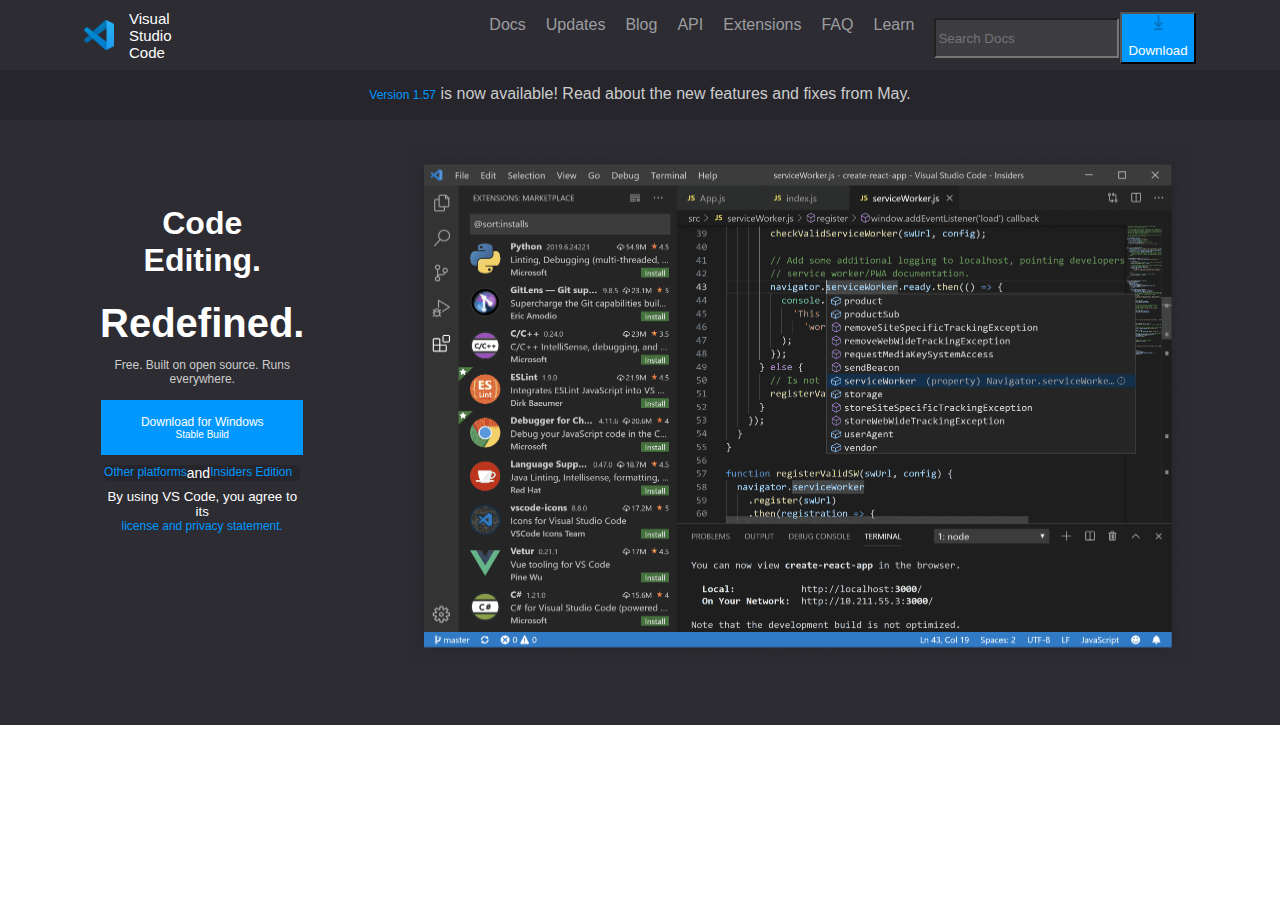
==== index.html @ 0c58fbee "Adiciona elementos responsivos" ====
<!DOCTYPE html>
<html>
  <head>
    <link rel="stylesheet" type="text/css" href="style.css" />
    <meta name="viewport" content="width=device-width, initial-scale=1.0" />
  </head>

  <body>
    <header>
      
      
    </header>
    <!-- Div 1 -->
    <div class="container">
      <div class="container-image">
        <img
          class="img-title"
          style="height: 30px; width: 30px"
          src="logoVSCode.png"
          alt="VS Code Logo"
        />
        <a class="text-title">Visual Studio Code</a>
      </div>

      <div class="container-menu">

        <div>
          <div class="menu-section">
          <div class="menu-toggle">
            <div class="one"></div>
            <div class="two"></div>
            <div class="three"></div>
          </div>
          <nav>
            <ul>
              <li>
                <a href="#">Starter</a>
              </li>
              <li>
                <a href="#">Bootcamp</a>
              </li>
              <li>
                <a href="#">Comunidade</a>
              </li>
              <li>
                <a href="#">Blog</a>
              </li>
            </ul>
          </nav>
        </div>
      </div>
        </div>


        <ul class="nav-menu">
          <li><a>Docs</a></li>
          <li><a>Updates</a></li>
          <li><a>Blog</a></li>
          <li><a>API</a></li>
          <li><a>Extensions</a></li>
          <li><a>FAQ</a></li>
          <li><a>Learn</a></li>
        </ul>

        <div class="container-input">
          <input type="text" placeholder="Search Docs" />
          <button class="container-button2">
            <img
              style="height: 15px; width: 15px"
              src="arrowDown.png"
              alt="Arrow Down"
            />
            <p>Download</p>
          </button>
        </div>
      </div>
    </div>
    <!-- Div 2 -->
    <div class="container-message">
      <p class="container-paragraph">
        <span class="text-link">Version 1.57</span> is now available! Read about
        the new features and fixes from May.
      </p>
    </div>
    <!-- Div 3 -->
    <div class="container-principal">
      <div class="container-text">
        <h1>Code Editing.</h1>
        <strong class="text-style1">Redefined.</strong>
        <p class="text-style2">Free. Built on open source. Runs everywhere.</p>
        <button class="container-button1">
          Download for Windows<small>Stable Build</small>
        </button>
        <p class="container-retangular">
          <span class="text-link">Other platforms</span> and
          <span class="text-link">Insiders Edition</span>
        </p>
        <small>By using VS Code, you agree to its</small>
        <span class="text-link">license and privacy statement.</span>
      </div>
      <div class="container-img2">
        <img style="height: 90%; width: 90%" src="home.png" alt="home imagem" />
      </div>
    </div>
  </body>
</html>
---- style.css ----
body {
  margin: 0;
  padding: 0;
  border: 0;
  font-family: "Segoe UI", "Helvetica Neue", "Helvetica", Arial, sans-serif;
  color: white;
}

.container {
  margin: 0;
  width: 100vw;
  height: 70px;
  background-color: #2c2c32;
  flex-direction: row;
  display: flex;
}

.container-image {
  width: 25vw;
  margin-left: 5vw;
  align-items: center;
  display: flex;
}

.text-title {
  margin-left: 15px;
  font-size: 15px;
  flex-direction: row;
  display: inline-flex;
  margin-top: 25%;
  margin-bottom: 25%;
  padding-right: 75%;
}

.img-title {
  margin-left: 20px;
}

.container-menu {
  width: 50vw;
  align-items: center;
  display: flex;
}
.nav-menu {
  display: flex;
}

li {
  margin-right: 20px;
  list-style: none;
  color: #9d9da0;
  font-family: "Segoe UI", Tahoma, Geneva, Verdana, sans-serif;
}
li:hover {
  color: #fff;
  cursor: pointer;
  transition: 0.5s;
}

.container-input {
  width: 20vw;
  display: flex;
  margin-right: 7%;
  height: 80%;
  margin-top: 10px;
}
input {
  background-color: #3d3d42;
  margin-top: 8px;
  margin-bottom: 8px;
}
.container-message {
  width: 100vw;
  height: 50px;
  background-color: #25252b;

  margin-top: -16px;
}
.container-paragraph {
  align-content: center;
  text-align: center;
  padding-top: 15px;
  color: #cccccc;
}

.container-principal {
  width: 100vw;
  min-height: 600px;
  background-color: #2c2c32;
  display: flex;
}

.container-text {
  display: flex;
  flex-direction: column;
  margin-left: 100px;
  text-align: center;
  margin-top: 5%;
  margin-bottom: 15%;
}

.container-button1 {
  /* border: 1px solid royalblue;
        flex-direction: column;
        display: flex;
        align-items: center;
        background-color: #0098ff;
        color: white; */

  background-color: #0098ff;
  border: none;
  flex-direction: column;
  color: white;
  padding: 15px 20px;
  text-align: center;
  text-decoration: none;
  display: flex;
  align-items: center;
  font-size: 12px;
  margin: 2px 1px;
  cursor: pointer;
}

.container-button2 {
  flex-direction: column;
  display: flex;
  align-items: center;
  background-color: #0098ff;
  color: white;
  margin-left: 1px;
  margin: 2px 1px;

  /* background-color: #0098ff;
        border: none;
        flex-direction: column;
        color: white;
        padding: 15px 20px;
        text-align: center;
        text-decoration: none;
        display: flex;
        align-items: center;
        font-size: 15px;
        margin: 2px 1px;
        cursor: pointer; */
}

.container-img2 {
  margin-left: 100px;
  margin-top: 25px;
  width: 100%;
}

.text-link {
  color: #0098ff;
  font-size: 12px;
}

.text-style1 {
  font-size: 40px;
}

.text-style2 {
  color: #cccccc;
  font-size: 12px;
}

.text-style3 {
  font-size: 20px;
}

.container-retangular {
  background-color: #25252b;
  flex-direction: row;
  border-radius: 5px;
  /* width: 100%;
        height: 100%; */
  font-size: 14px;
  /* margin: 5%; */

  /* padding: 15px 20px; */
  /* text-align: center; */
  /* text-decoration: none; */
  display: flex;
  /* align-items: center; */
  margin: 4% 2%;
}

.menu-section {
  display: none;
}

/* Div Mobile */
@media screen and (max-width: 870px) /* INICIO */ {
  html {
    font-size: 50%;
  }

  .container-image {
    margin-left: 50px;
    margin-bottom: 15px;
  }

  .text-title {
    /* font-size: 14px; */
    flex-direction: row;
    display: inline-flexbox;
  }

  /* .container-message {
  }

  .container-principal {
  } */

  .nav-menu {
    display: none;
  }

  .container-menu {
    display: none;
  }
  .container-input {
    display: none;
  }

  .container-principal {
    width: 100vw;
    min-height: 40px;
    flex-direction: column;
  }

  .container-text {
    margin: 0;
  }

  .container-button1 {
    width: 300px;
    margin: 0 auto;
  }

  .container-img2 {
    margin: 0 auto;
    align-items: center;
  }

  img {
    height: 100%;
    width: 100%;
  }

  .menu-section {
    display: block;
    color: white;
  }

  /* FIM */
}
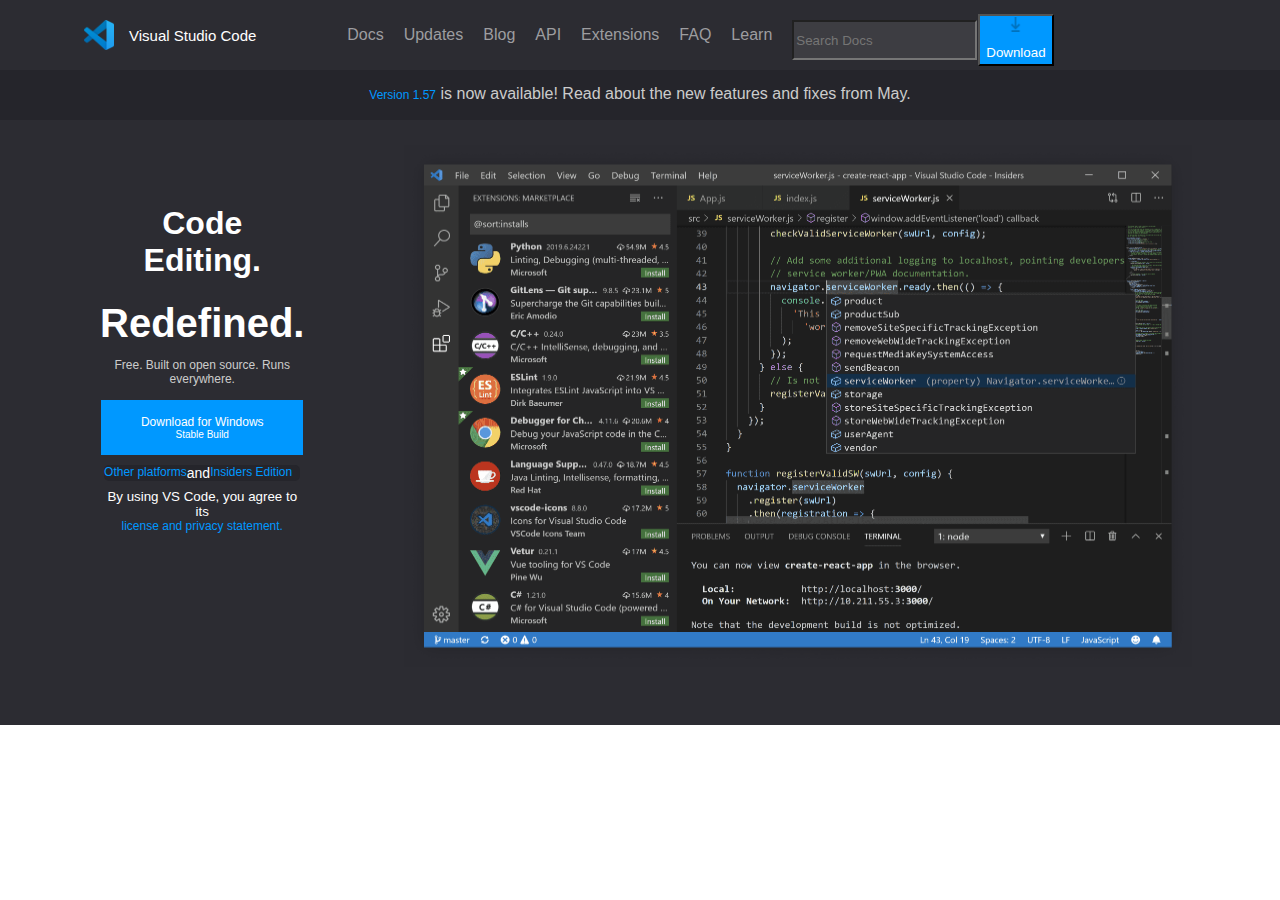
==== commit bf983bf3: "Adiciona mais elementos responsivos" ====
--- a/index.html
+++ b/index.html
@@ -49,7 +49,7 @@
           </nav>
         </div>
       </div>
-        </div>
+        
 
 
         <ul class="nav-menu">
@@ -75,6 +75,7 @@
         </div>
       </div>
     </div>
+  </div>
     <!-- Div 2 -->
     <div class="container-message">
       <p class="container-paragraph">
--- a/style.css
+++ b/style.css
@@ -29,7 +29,6 @@
   display: inline-flex;
   margin-top: 25%;
   margin-bottom: 25%;
-  padding-right: 75%;
 }
 
 .img-title {
@@ -40,6 +39,8 @@
   width: 50vw;
   align-items: center;
   display: flex;
+  margin-right: 26%;
+  /* border: 1px solid red; */
 }
 .nav-menu {
   display: flex;
@@ -60,7 +61,7 @@
 .container-input {
   width: 20vw;
   display: flex;
-  margin-right: 7%;
+  margin-right: 5%;
   height: 80%;
   margin-top: 10px;
 }
@@ -195,15 +196,22 @@
     font-size: 50%;
   }
 
+  .container {
+    display: inline-block;
+  }
+
   .container-image {
-    margin-left: 50px;
-    margin-bottom: 15px;
+    margin-left: 20px;
+    /* margin-bottom: 15;px; */
   }
 
   .text-title {
-    /* font-size: 14px; */
+    border: 1px solid red;
+    font-size: 10px;
     flex-direction: row;
     display: inline-flexbox;
+    align-items: center;
+    margin-right: 15px;
   }
 
   /* .container-message {
@@ -227,10 +235,19 @@
     width: 100vw;
     min-height: 40px;
     flex-direction: column;
+    height: 100vh;
   }
 
   .container-text {
     margin: 0;
+  }
+
+  .container-retangular {
+    align-items: center;
+    text-align: center;
+    justify-content: center;
+    margin-left: 45px;
+    margin-right: 45px;
   }
 
   .container-button1 {
@@ -241,6 +258,8 @@
   .container-img2 {
     margin: 0 auto;
     align-items: center;
+    justify-content: center;
+    text-align: center;
   }
 
   img {
@@ -249,7 +268,7 @@
   }
 
   .menu-section {
-    display: block;
+    display: none;
     color: white;
   }
 
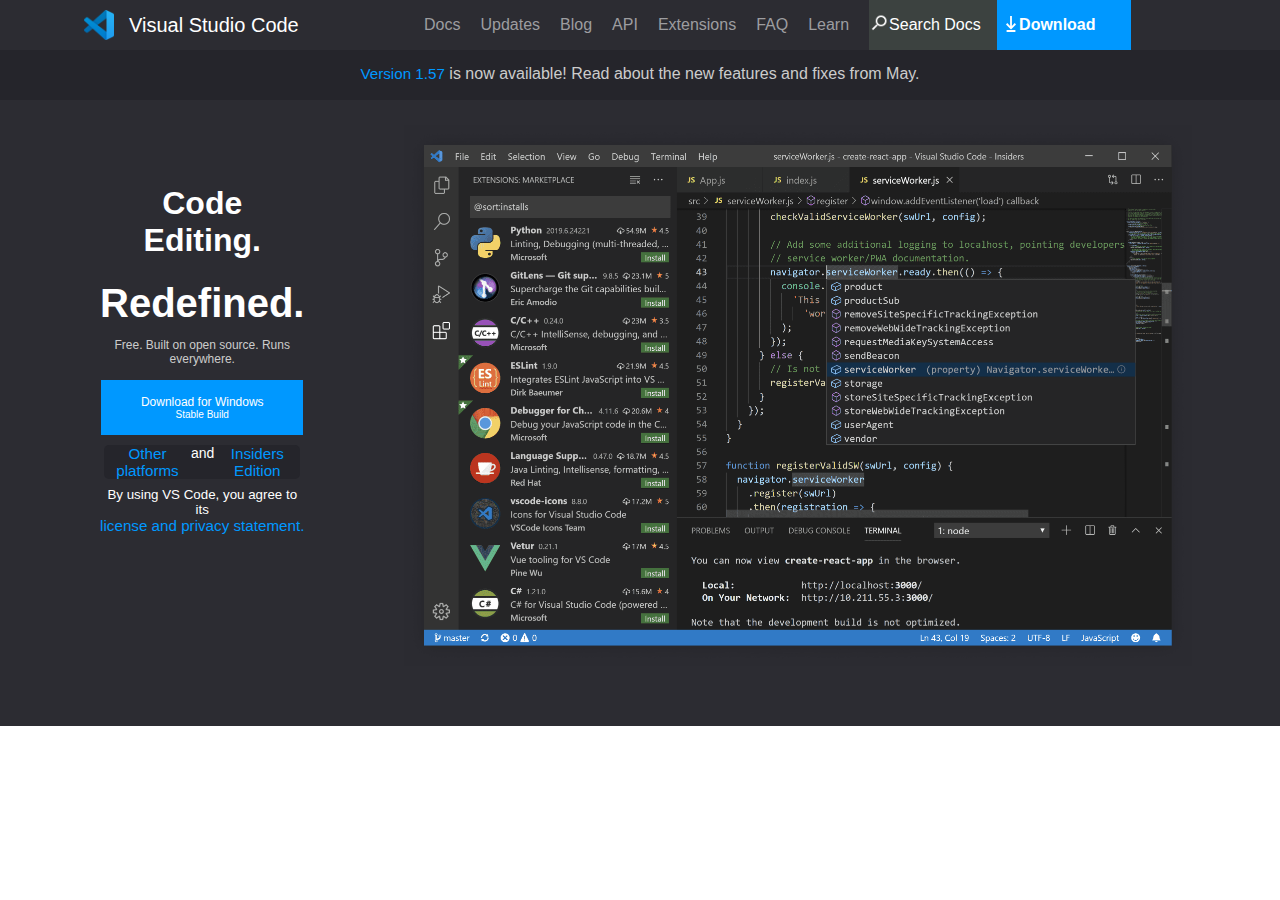
==== commit 5559b55b: "alterações navbar" ====
--- a/index.html
+++ b/index.html
@@ -22,7 +22,7 @@
         <a class="text-title">Visual Studio Code</a>
       </div>
 
-      <div class="container-menu">
+      <!-- <div class="container-menu">
 
         <div>
           <div class="menu-section">
@@ -48,34 +48,49 @@
             </ul>
           </nav>
         </div>
-      </div>
+      </div> -->
         
-
-
         <ul class="nav-menu">
-          <li><a>Docs</a></li>
-          <li><a>Updates</a></li>
-          <li><a>Blog</a></li>
-          <li><a>API</a></li>
-          <li><a>Extensions</a></li>
-          <li><a>FAQ</a></li>
-          <li><a>Learn</a></li>
+          <li><a class="text-menu">Docs</a></li>
+          <li><a class="text-menu">Updates</a></li>
+          <li><a class="text-menu">Blog</a></li>
+          <li><a class="text-menu">API</a></li>
+          <li><a class="text-menu">Extensions</a></li>
+          <li><a class="text-menu">FAQ</a></li>
+          <li><a class="text-menu">Learn</a></li>
         </ul>
 
         <div class="container-input">
-          <input type="text" placeholder="Search Docs" />
+              <div>
+                <img
+                style="height: 20px; width: 20px; color: white;"
+                 src="search.png"
+                 alt="Search"
+                />
+              </div>
+              <div>
+                <p>Search Docs</p>
+              </div>
+
+
+        </div>
+        
           <button class="container-button2">
-            <img
-              style="height: 15px; width: 15px"
-              src="arrowDown.png"
-              alt="Arrow Down"
-            />
-            <p>Download</p>
+            <div>
+              <!-- <img
+                style="height: 15px; width: 15px; color: white;"
+               src="arrowDown.png"
+               alt="Arrow Down"
+              /> -->
+              <img class="download-icon" src="download.svg" width="16px" height="16px" alt="Download VS Code">
+            </div>
+            <div>
+              <p class="text-btndownload"><b>Download</b></p>
+            </div>
           </button>
-        </div>
-      </div>
+
     </div>
-  </div>
+
     <!-- Div 2 -->
     <div class="container-message">
       <p class="container-paragraph">
--- a/style.css
+++ b/style.css
@@ -9,7 +9,7 @@
 .container {
   margin: 0;
   width: 100vw;
-  height: 70px;
+  height: 50px;
   background-color: #2c2c32;
   flex-direction: row;
   display: flex;
@@ -24,11 +24,12 @@
 
 .text-title {
   margin-left: 15px;
-  font-size: 15px;
+  font-size: 20px;
   flex-direction: row;
   display: inline-flex;
   margin-top: 25%;
   margin-bottom: 25%;
+  font-family: "Segoe UI","Helvetica Neue","Helvetica",Arial,sans-serif;
 }
 
 .img-title {
@@ -59,16 +60,23 @@
 }
 
 .container-input {
-  width: 20vw;
-  display: flex;
-  margin-right: 5%;
-  height: 80%;
-  margin-top: 10px;
-}
+  background-color: #3c4240;
+  display: flex;
+  display: flex;
+  flex-direction: row;
+  width: 10%;
+  border: 0;
+  align-items: center;
+
+
+  
+}
+
 input {
   background-color: #3d3d42;
   margin-top: 8px;
   margin-bottom: 8px;
+  border: 0;
 }
 .container-message {
   width: 100vw;
@@ -122,14 +130,20 @@
   cursor: pointer;
 }
 
+.text-menu{
+  font-size: 16px;
+  font-family: "Segoe UI","Helvetica Neue","Helvetica",Arial,sans-serif;
+}
+
 .container-button2 {
-  flex-direction: column;
-  display: flex;
-  align-items: center;
   background-color: #0098ff;
   color: white;
-  margin-left: 1px;
-  margin: 2px 1px;
+  width: 134.02px;
+  display: flex;
+  flex-direction: row;
+  border: 0;
+  align-items: center;
+
 
   /* background-color: #0098ff;
         border: none;
@@ -145,6 +159,12 @@
         cursor: pointer; */
 }
 
+.text-btndownload{
+  font-size: 16px;
+  text-align: center;
+  font-family: "Segoe UI","Helvetica Neue","Helvetica",Arial,sans-serif;
+}
+
 .container-img2 {
   margin-left: 100px;
   margin-top: 25px;
@@ -153,7 +173,8 @@
 
 .text-link {
   color: #0098ff;
-  font-size: 12px;
+  font-size: 15.2px;
+  font-family: "Segoe UI","Helvetica Neue","Helvetica",Arial,sans-serif;
 }
 
 .text-style1 {
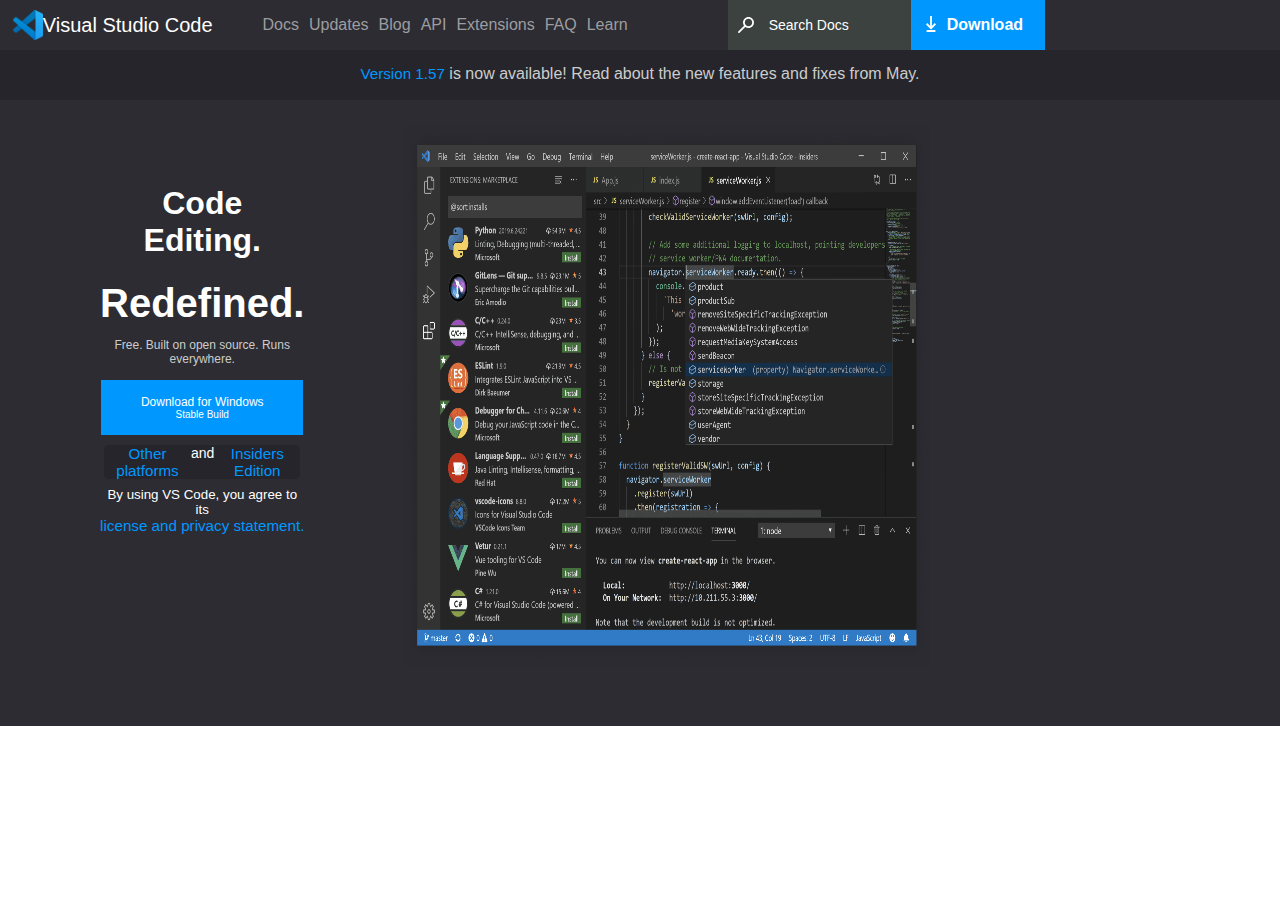
==== commit a5f234c2: "alteração resolução" ====
--- a/index.html
+++ b/index.html
@@ -6,10 +6,7 @@
   </head>
 
   <body>
-    <header>
-      
-      
-    </header>
+    <header></header>
     <!-- Div 1 -->
     <div class="container">
       <div class="container-image">
@@ -49,48 +46,50 @@
           </nav>
         </div>
       </div> -->
-        
-        <ul class="nav-menu">
-          <li><a class="text-menu">Docs</a></li>
-          <li><a class="text-menu">Updates</a></li>
-          <li><a class="text-menu">Blog</a></li>
-          <li><a class="text-menu">API</a></li>
-          <li><a class="text-menu">Extensions</a></li>
-          <li><a class="text-menu">FAQ</a></li>
-          <li><a class="text-menu">Learn</a></li>
-        </ul>
 
-        <div class="container-input">
-              <div>
-                <img
-                style="height: 20px; width: 20px; color: white;"
-                 src="search.png"
-                 alt="Search"
-                />
-              </div>
-              <div>
-                <p>Search Docs</p>
-              </div>
+      <ul class="nav-menu">
+        <li><a class="text-menu">Docs</a></li>
+        <li><a class="text-menu">Updates</a></li>
+        <li><a class="text-menu">Blog</a></li>
+        <li><a class="text-menu">API</a></li>
+        <li><a class="text-menu">Extensions</a></li>
+        <li><a class="text-menu">FAQ</a></li>
+        <li><a class="text-menu">Learn</a></li>
+      </ul>
+      <div class="nav-bar-left">
+      <div class="container-input">
+        <div class="icon-lupa">
+          <img
+            class="download-icon"
+            src="search.svg"
+            width="16px"
+            height="16px"
+            alt="Download VS Code"
+          />
+        </div>
+        <div class="container-searchdocs">
+          <p>Search Docs</p>
+        </div>
+      </div>
 
-
-        </div>
-        
-          <button class="container-button2">
-            <div>
-              <!-- <img
-                style="height: 15px; width: 15px; color: white;"
-               src="arrowDown.png"
-               alt="Arrow Down"
-              /> -->
-              <img class="download-icon" src="download.svg" width="16px" height="16px" alt="Download VS Code">
-            </div>
-            <div>
-              <p class="text-btndownload"><b>Download</b></p>
-            </div>
-          </button>
-
+      <div class="container-download">
+        <button class="container-button2">
+          <div class="teste-btn-download">
+            <img
+              class="download-icon"
+              src="download.svg"
+              width="16px"
+              height="16px"
+              alt="Download VS Code"
+            />
+          </div>
+          <div>
+            <p class="text-btndownload"><b>Download</b></p>
+          </div>
+        </button>
+      </div>
     </div>
-
+  </div>
     <!-- Div 2 -->
     <div class="container-message">
       <p class="container-paragraph">
@@ -115,7 +114,7 @@
         <span class="text-link">license and privacy statement.</span>
       </div>
       <div class="container-img2">
-        <img style="height: 90%; width: 90%" src="home.png" alt="home imagem" />
+        <img style="height: 90%; width: 60%" src="home.png" alt="home imagem" />
       </div>
     </div>
   </body>
--- a/style.css
+++ b/style.css
@@ -2,13 +2,13 @@
   margin: 0;
   padding: 0;
   border: 0;
+  width: 100%;
   font-family: "Segoe UI", "Helvetica Neue", "Helvetica", Arial, sans-serif;
   color: white;
 }
 
 .container {
   margin: 0;
-  width: 100vw;
   height: 50px;
   background-color: #2c2c32;
   flex-direction: row;
@@ -16,31 +16,22 @@
 }
 
 .container-image {
-  width: 25vw;
-  margin-left: 5vw;
-  align-items: center;
-  display: flex;
+  align-items: center;
+  display: flex;
+  padding-left: 1%;
 }
 
 .text-title {
-  margin-left: 15px;
   font-size: 20px;
   flex-direction: row;
   display: inline-flex;
-  margin-top: 25%;
-  margin-bottom: 25%;
-  font-family: "Segoe UI","Helvetica Neue","Helvetica",Arial,sans-serif;
-}
-
-.img-title {
-  margin-left: 20px;
+  font-family: "Segoe UI","Helvetica Neue","Helvetica",Arial,sans-serif;
 }
 
 .container-menu {
   width: 50vw;
   align-items: center;
   display: flex;
-  margin-right: 26%;
   /* border: 1px solid red; */
 }
 .nav-menu {
@@ -48,7 +39,7 @@
 }
 
 li {
-  margin-right: 20px;
+  padding-left: 10px;
   list-style: none;
   color: #9d9da0;
   font-family: "Segoe UI", Tahoma, Geneva, Verdana, sans-serif;
@@ -62,24 +53,18 @@
 .container-input {
   background-color: #3c4240;
   display: flex;
-  display: flex;
-  flex-direction: row;
-  width: 10%;
-  border: 0;
-  align-items: center;
-
-
-  
+  flex-direction: row;
+  height: 50px;
+  width: 183px;
+  border: 0;
+  align-items: center;
 }
 
 input {
   background-color: #3d3d42;
-  margin-top: 8px;
-  margin-bottom: 8px;
   border: 0;
 }
 .container-message {
-  width: 100vw;
   height: 50px;
   background-color: #25252b;
 
@@ -93,7 +78,6 @@
 }
 
 .container-principal {
-  width: 100vw;
   min-height: 600px;
   background-color: #2c2c32;
   display: flex;
@@ -109,12 +93,6 @@
 }
 
 .container-button1 {
-  /* border: 1px solid royalblue;
-        flex-direction: column;
-        display: flex;
-        align-items: center;
-        background-color: #0098ff;
-        color: white; */
 
   background-color: #0098ff;
   border: none;
@@ -135,34 +113,46 @@
   font-family: "Segoe UI","Helvetica Neue","Helvetica",Arial,sans-serif;
 }
 
+.nav-bar-left{
+  margin-left: 100px;
+  display: flex;
+  flex-direction: row;
+  
+}
+
+
 .container-button2 {
   background-color: #0098ff;
   color: white;
+  height: 50px;
   width: 134.02px;
   display: flex;
   flex-direction: row;
   border: 0;
   align-items: center;
 
-
-  /* background-color: #0098ff;
-        border: none;
-        flex-direction: column;
-        color: white;
-        padding: 15px 20px;
-        text-align: center;
-        text-decoration: none;
-        display: flex;
-        align-items: center;
-        font-size: 15px;
-        margin: 2px 1px;
-        cursor: pointer; */
+}
+
+.teste-btn-download{
+  margin-left: 6px;
+}
+
+.container-searchdocs {
+  margin-left: 15px;
+  font-size: 14px;
+  font-family: inherit;
+}
+
+.icon-lupa {
+  margin-top: 4px;
+  margin-left: 10px; 
 }
 
 .text-btndownload{
   font-size: 16px;
   text-align: center;
   font-family: "Segoe UI","Helvetica Neue","Helvetica",Arial,sans-serif;
+  margin-left: 8px;
 }
 
 .container-img2 {
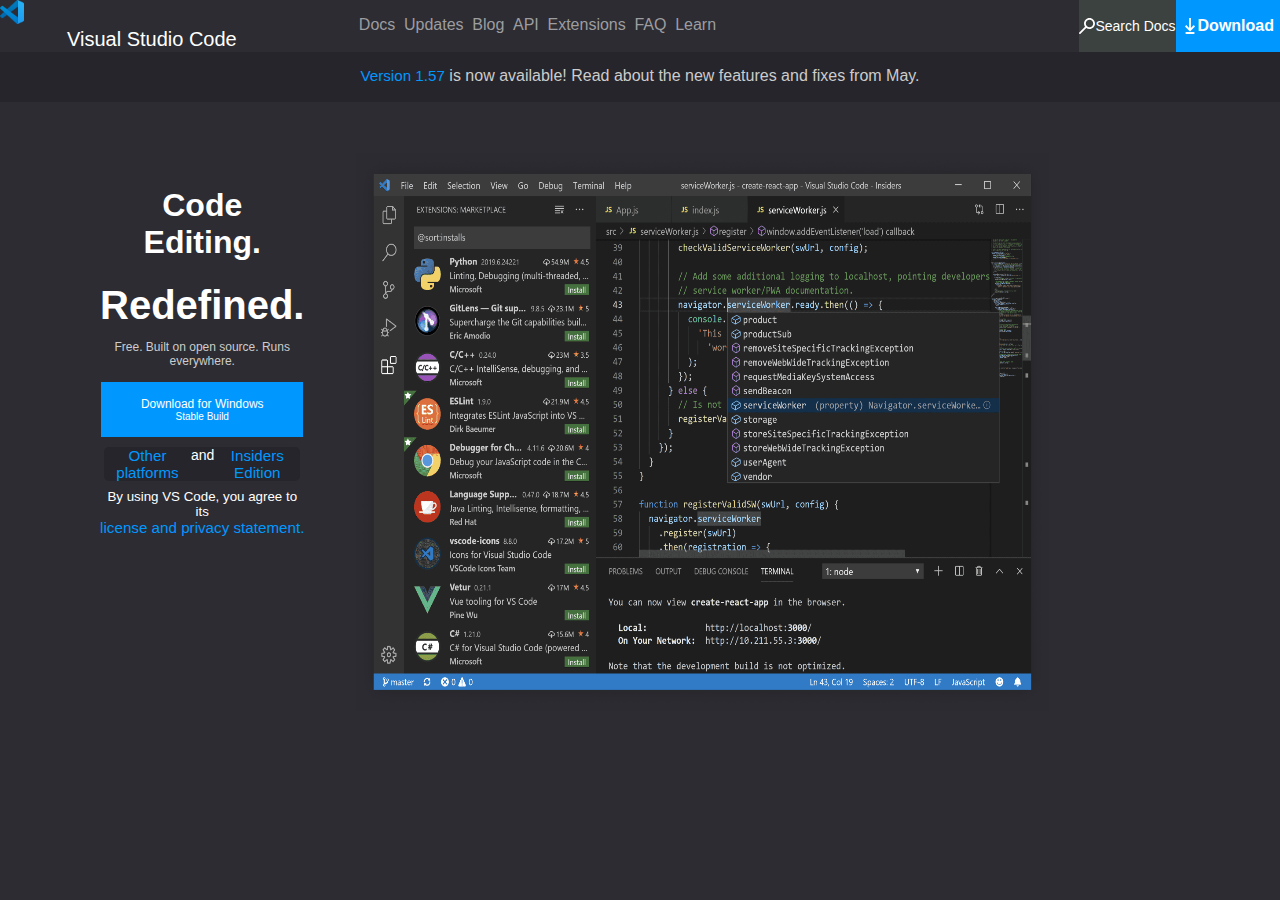
==== commit 3d3c9612: "alterações img" ====
--- a/index.html
+++ b/index.html
@@ -9,87 +9,61 @@
     <header></header>
     <!-- Div 1 -->
     <div class="container">
-      <div class="container-image">
-        <img
-          class="img-title"
-          style="height: 30px; width: 30px"
-          src="logoVSCode.png"
-          alt="VS Code Logo"
-        />
-        <a class="text-title">Visual Studio Code</a>
+      <div class="nav-bar-right">
+        <div class="container-image">
+          <img
+            class="img-title"
+            style="height: 24px; width: 24px"
+            src="logoVSCode.png"
+            alt="VS Code Logo"
+          />
+          <div>
+            <a class="text-title">Visual Studio Code</a>
+          </div>
+        </div>
+
+        <div class="container-menu">
+          <ul class="nav-menu">
+            <li><a class="text-menu">Docs</a></li>
+            <li><a class="text-menu">Updates</a></li>
+            <li><a class="text-menu">Blog</a></li>
+            <li><a class="text-menu">API</a></li>
+            <li><a class="text-menu">Extensions</a></li>
+            <li><a class="text-menu">FAQ</a></li>
+            <li><a class="text-menu">Learn</a></li>
+          </ul>
+        </div>
       </div>
 
-      <!-- <div class="container-menu">
-
-        <div>
-          <div class="menu-section">
-          <div class="menu-toggle">
-            <div class="one"></div>
-            <div class="two"></div>
-            <div class="three"></div>
-          </div>
-          <nav>
-            <ul>
-              <li>
-                <a href="#">Starter</a>
-              </li>
-              <li>
-                <a href="#">Bootcamp</a>
-              </li>
-              <li>
-                <a href="#">Comunidade</a>
-              </li>
-              <li>
-                <a href="#">Blog</a>
-              </li>
-            </ul>
-          </nav>
-        </div>
-      </div> -->
-
-      <ul class="nav-menu">
-        <li><a class="text-menu">Docs</a></li>
-        <li><a class="text-menu">Updates</a></li>
-        <li><a class="text-menu">Blog</a></li>
-        <li><a class="text-menu">API</a></li>
-        <li><a class="text-menu">Extensions</a></li>
-        <li><a class="text-menu">FAQ</a></li>
-        <li><a class="text-menu">Learn</a></li>
-      </ul>
       <div class="nav-bar-left">
-      <div class="container-input">
-        <div class="icon-lupa">
+        <div class="container-input">
           <img
             class="download-icon"
             src="search.svg"
             width="16px"
             height="16px"
-            alt="Download VS Code"
           />
+          <div>
+            <p class="container-searchdocs">Search Docs</p>
+          </div>
         </div>
-        <div class="container-searchdocs">
-          <p>Search Docs</p>
-        </div>
-      </div>
 
-      <div class="container-download">
-        <button class="container-button2">
-          <div class="teste-btn-download">
+        <div>
+          <button class="container-button2">
             <img
               class="download-icon"
               src="download.svg"
               width="16px"
               height="16px"
-              alt="Download VS Code"
             />
-          </div>
-          <div>
-            <p class="text-btndownload"><b>Download</b></p>
-          </div>
-        </button>
+
+            <div>
+              <p class="text-btndownload"><b>Download</b></p>
+            </div>
+          </button>
+        </div>
       </div>
     </div>
-  </div>
     <!-- Div 2 -->
     <div class="container-message">
       <p class="container-paragraph">
@@ -114,7 +88,7 @@
         <span class="text-link">license and privacy statement.</span>
       </div>
       <div class="container-img2">
-        <img style="height: 90%; width: 60%" src="home.png" alt="home imagem" />
+        <img style="height: 97%; width: 75%" src="home.png" alt="home imagem" />
       </div>
     </div>
   </body>
--- a/style.css
+++ b/style.css
@@ -3,47 +3,41 @@
   padding: 0;
   border: 0;
   width: 100%;
+  background-color: #2c2c32;
   font-family: "Segoe UI", "Helvetica Neue", "Helvetica", Arial, sans-serif;
   color: white;
 }
 
 .container {
-  margin: 0;
-  height: 50px;
-  background-color: #2c2c32;
-  flex-direction: row;
-  display: flex;
-}
-
-.container-image {
-  align-items: center;
-  display: flex;
-  padding-left: 1%;
+  display: flex;
+  flex-direction: row;
+  justify-content: space-between;
 }
 
 .text-title {
   font-size: 20px;
-  flex-direction: row;
-  display: inline-flex;
-  font-family: "Segoe UI","Helvetica Neue","Helvetica",Arial,sans-serif;
-}
-
-.container-menu {
-  width: 50vw;
-  align-items: center;
-  display: flex;
-  /* border: 1px solid red; */
-}
-.nav-menu {
-  display: flex;
+  font-family: "Segoe UI","Helvetica Neue","Helvetica",Arial,sans-serif;
+  margin-left: 20%;
+  }
+
+.nav-bar-right{
+  display: flex;
+  flex-direction: row;
+  width: 50%;
+}
+
+.nav-menu{
+  display: flex;
+  padding-left: 5%;
 }
 
 li {
-  padding-left: 10px;
+  padding-left: 3%;
   list-style: none;
   color: #9d9da0;
   font-family: "Segoe UI", Tahoma, Geneva, Verdana, sans-serif;
 }
+
 li:hover {
   color: #fff;
   cursor: pointer;
@@ -54,22 +48,19 @@
   background-color: #3c4240;
   display: flex;
   flex-direction: row;
-  height: 50px;
-  width: 183px;
+  height: 100%;
+  width: 100%;
   border: 0;
   align-items: center;
 }
 
-input {
-  background-color: #3d3d42;
-  border: 0;
-}
 .container-message {
   height: 50px;
   background-color: #25252b;
 
   margin-top: -16px;
 }
+
 .container-paragraph {
   align-content: center;
   text-align: center;
@@ -78,7 +69,6 @@
 }
 
 .container-principal {
-  min-height: 600px;
   background-color: #2c2c32;
   display: flex;
 }
@@ -93,7 +83,6 @@
 }
 
 .container-button1 {
-
   background-color: #0098ff;
   border: none;
   flex-direction: column;
@@ -120,45 +109,38 @@
   
 }
 
-
 .container-button2 {
   background-color: #0098ff;
   color: white;
-  height: 50px;
-  width: 134.02px;
+  height: 100%;
+  width: 100%;
   display: flex;
   flex-direction: row;
   border: 0;
   align-items: center;
-
-}
-
-.teste-btn-download{
-  margin-left: 6px;
 }
 
 .container-searchdocs {
-  margin-left: 15px;
   font-size: 14px;
   font-family: inherit;
 }
 
-.icon-lupa {
-  margin-top: 4px;
-  margin-left: 10px; 
+.container-image {
+  width: 100%;
 }
 
 .text-btndownload{
   font-size: 16px;
   text-align: center;
   font-family: "Segoe UI","Helvetica Neue","Helvetica",Arial,sans-serif;
-  margin-left: 8px;
 }
 
 .container-img2 {
-  margin-left: 100px;
-  margin-top: 25px;
-  width: 100%;
+  margin: 0 auto;
+  align-items: center;
+  justify-content: center;
+  margin-left: 4%;
+  margin-top: 4%;
 }
 
 .text-link {
@@ -184,16 +166,8 @@
   background-color: #25252b;
   flex-direction: row;
   border-radius: 5px;
-  /* width: 100%;
-        height: 100%; */
   font-size: 14px;
-  /* margin: 5%; */
-
-  /* padding: 15px 20px; */
-  /* text-align: center; */
-  /* text-decoration: none; */
-  display: flex;
-  /* align-items: center; */
+  display: flex;
   margin: 4% 2%;
 }
 
@@ -205,15 +179,6 @@
 @media screen and (max-width: 870px) /* INICIO */ {
   html {
     font-size: 50%;
-  }
-
-  .container {
-    display: inline-block;
-  }
-
-  .container-image {
-    margin-left: 20px;
-    /* margin-bottom: 15;px; */
   }
 
   .text-title {
@@ -225,23 +190,6 @@
     margin-right: 15px;
   }
 
-  /* .container-message {
-  }
-
-  .container-principal {
-  } */
-
-  .nav-menu {
-    display: none;
-  }
-
-  .container-menu {
-    display: none;
-  }
-  .container-input {
-    display: none;
-  }
-
   .container-principal {
     width: 100vw;
     min-height: 40px;
@@ -249,30 +197,11 @@
     height: 100vh;
   }
 
-  .container-text {
-    margin: 0;
-  }
-
-  .container-retangular {
-    align-items: center;
-    text-align: center;
-    justify-content: center;
-    margin-left: 45px;
-    margin-right: 45px;
-  }
-
   .container-button1 {
     width: 300px;
     margin: 0 auto;
   }
 
-  .container-img2 {
-    margin: 0 auto;
-    align-items: center;
-    justify-content: center;
-    text-align: center;
-  }
-
   img {
     height: 100%;
     width: 100%;
@@ -283,5 +212,4 @@
     color: white;
   }
 
-  /* FIM */
-}
+}
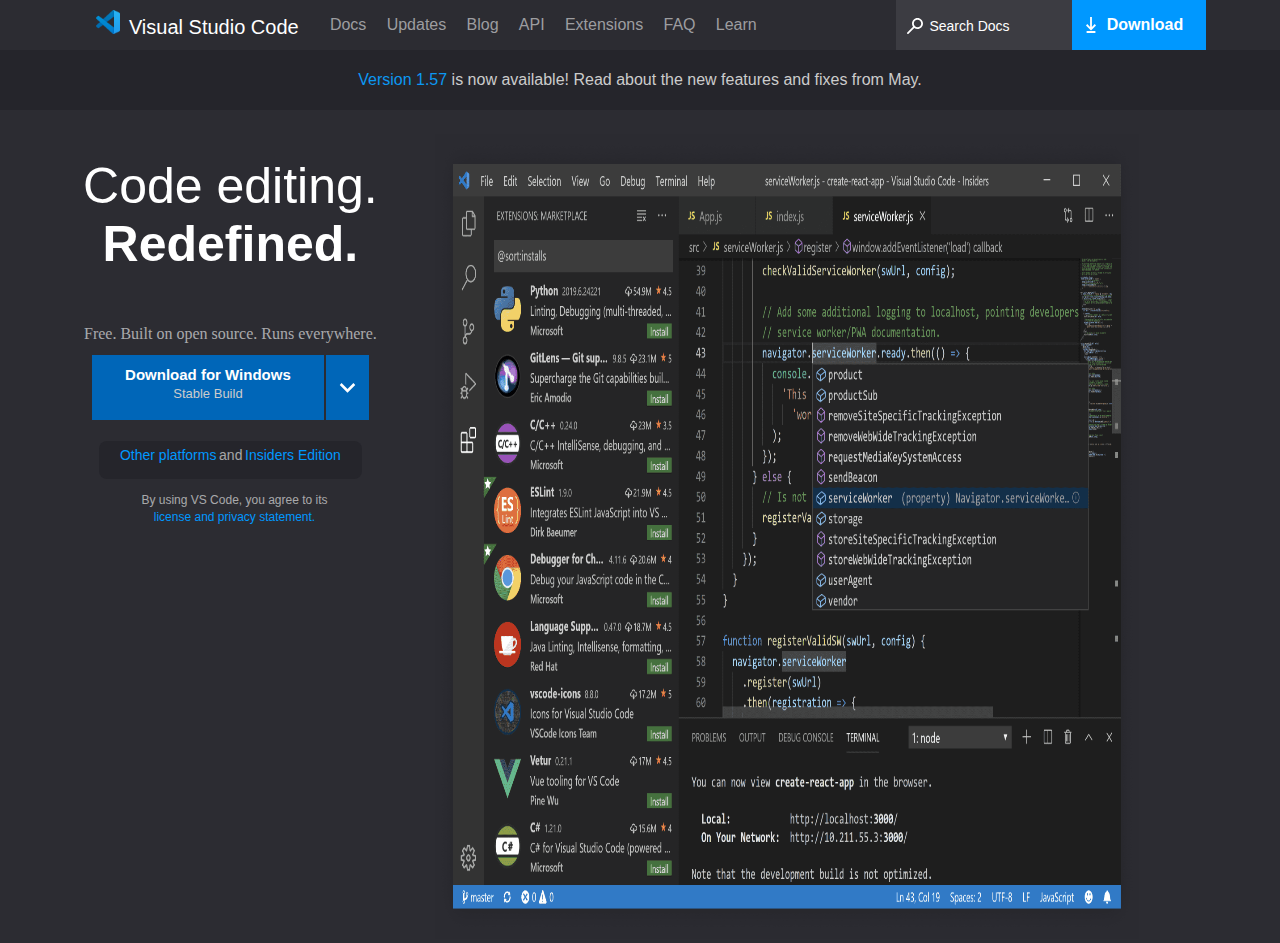
==== commit a43aa5b9: "alteraçao nome arquivo" ====
--- a/index.html
+++ b/index.html
@@ -1,95 +1,113 @@
 <!DOCTYPE html>
 <html>
-  <head>
+
+<head>
     <link rel="stylesheet" type="text/css" href="style.css" />
     <meta name="viewport" content="width=device-width, initial-scale=1.0" />
-  </head>
+</head>
 
-  <body>
-    <header></header>
-    <!-- Div 1 -->
-    <div class="container">
-      <div class="nav-bar-right">
-        <div class="container-image">
-          <img
-            class="img-title"
-            style="height: 24px; width: 24px"
-            src="logoVSCode.png"
-            alt="VS Code Logo"
-          />
-          <div>
-            <a class="text-title">Visual Studio Code</a>
-          </div>
+<body>
+    <div class="container-total">
+        <!-- Cabeçalho -->
+
+        <div class="cabecalho-total">
+            <div class="cabecalho-esquerda">
+                <div class="logo">
+                    <img class="img-logo" style="height: 24px; width: 24px"
+                        src="logoVSCode.png" alt="VS Code Logo" />
+                    <a class="text-logo">Visual Studio Code</a>
+                </div>
+                <ul class="nav-menu">
+                    <li><a class="text-menu">Docs</a></li>
+                    <li><a class="text-menu">Updates</a></li>
+                    <li><a class="text-menu">Blog</a></li>
+                    <li><a class="text-menu">API</a></li>
+                    <li><a class="text-menu">Extensions</a></li>
+                    <li><a class="text-menu">FAQ</a></li>
+                    <li><a class="text-menu">Learn</a></li>
+                </ul>
+            </div>
+
+            <div class="cabecalho-direita">
+
+                <div class="container-pesquisa">
+                    <div class="icon-search">
+                        <img class="download-icon" src="search.svg" width="16px"
+                            height="16px" />
+                    </div>
+
+                    <a class="text-search">Search Docs</a>
+                </div>
+
+                <div class="container-download">
+                    <div class="container-button-download">
+                        <img class="download-icon" src="download.svg"
+                            width="16px" height="16px" />
+                        <p class="text-btndownload"><b>Download</b></p>
+                    </div>
+                </div>
+
+            </div>
+
         </div>
 
-        <div class="container-menu">
-          <ul class="nav-menu">
-            <li><a class="text-menu">Docs</a></li>
-            <li><a class="text-menu">Updates</a></li>
-            <li><a class="text-menu">Blog</a></li>
-            <li><a class="text-menu">API</a></li>
-            <li><a class="text-menu">Extensions</a></li>
-            <li><a class="text-menu">FAQ</a></li>
-            <li><a class="text-menu">Learn</a></li>
-          </ul>
-        </div>
-      </div>
+        <!-- Fim Cabeçalho -->
 
-      <div class="nav-bar-left">
-        <div class="container-input">
-          <img
-            class="download-icon"
-            src="search.svg"
-            width="16px"
-            height="16px"
-          />
-          <div>
-            <p class="container-searchdocs">Search Docs</p>
-          </div>
+        <!-- Version Bar -->
+
+        <div class="container-version-bar">
+            <div class="container-version-bar-text">
+                <p class="container-version-bar-text-color">Version 1.57</p>
+                <a class="color-version-text-gray">is now available! Read about
+                    the new features and fixes from
+                    May.</a>
+            </div>
         </div>
 
-        <div>
-          <button class="container-button2">
-            <img
-              class="download-icon"
-              src="download.svg"
-              width="16px"
-              height="16px"
-            />
+        <!-- Fim Version Bar -->
 
-            <div>
-              <p class="text-btndownload"><b>Download</b></p>
+        <!-- Area Principal -->
+
+        <div class="container-principal">
+            <div class="container-text">
+                <h1 class="container-text-label1">
+                    Code editing.
+                    <strong class="container-text-label2">
+                        Redefined.
+                    </strong>
+                </h1>
+                <p class="container-text-label3">Free. Built on open source.
+                    Runs
+                    everywhere.</p>
+                <div class="container-text-buttons">
+                    <button class="container-text-button1">Download for Windows
+                        <small class="container-text-button1-subtext">Stable
+                            Build</small>
+                    </button>
+                    <button class="container-text-button2">
+                        <img style="width: 100%;height: 100%;"
+                            src="seta1.svg"></button>
+                </div>
+                <p class="container-text-label4">
+                    <a class="container-text-label4-link">Other platforms</a>
+                    and <a class="container-text-label4-link">Insiders
+                        Edition</a>
+                </p>
+                <div class="container-text-label5">
+                    By using VS Code, you agree to its
+                    <p class="container-text-label5-subtext">license and privacy
+                        statement.</p>
+                </div>
+
+
             </div>
-          </button>
+            <div class="container-img">
+                <img style="width: 100%; height: 100%;" src="home.png" />
+            </div>
         </div>
-      </div>
+
+        <!-- Fim Area Principal -->
     </div>
-    <!-- Div 2 -->
-    <div class="container-message">
-      <p class="container-paragraph">
-        <span class="text-link">Version 1.57</span> is now available! Read about
-        the new features and fixes from May.
-      </p>
-    </div>
-    <!-- Div 3 -->
-    <div class="container-principal">
-      <div class="container-text">
-        <h1>Code Editing.</h1>
-        <strong class="text-style1">Redefined.</strong>
-        <p class="text-style2">Free. Built on open source. Runs everywhere.</p>
-        <button class="container-button1">
-          Download for Windows<small>Stable Build</small>
-        </button>
-        <p class="container-retangular">
-          <span class="text-link">Other platforms</span> and
-          <span class="text-link">Insiders Edition</span>
-        </p>
-        <small>By using VS Code, you agree to its</small>
-        <span class="text-link">license and privacy statement.</span>
-      </div>
-      <div class="container-img2">
-        <img style="height: 97%; width: 75%" src="home.png" alt="home imagem" />
-      </div>
-    </div>
-  </body>
-</html>
+</body>
+
+</html>--- a/style.css
+++ b/style.css
@@ -1,41 +1,66 @@
-body {
+body,
+html {
+  background-color: #2c2c32;
+  height: 100%;
+  width: 100%;
   margin: 0;
   padding: 0;
-  border: 0;
-  width: 100%;
-  background-color: #2c2c32;
-  font-family: "Segoe UI", "Helvetica Neue", "Helvetica", Arial, sans-serif;
   color: white;
 }
 
-.container {
+.container-total {
+  height: 100%;
+  width: 100%;
+}
+
+/* Cabeçalho */
+
+.cabecalho-total {
+  width: 99, 99%;
+  background-color: 25252b;
+  display: flex;
+}
+
+.cabecalho-esquerda {
+  height: 6%;
+  width: 63%;
+  margin-left: 7%;
+}
+
+.logo {
+  float: left;
+  width: 28%;
+  margin-top: 1.2%;
+  white-space: nowrap;
+}
+
+.img-logo {
+  padding-left: 3%;
+}
+.text-logo {
+  margin-left: 2%;
+  color: white;
+  font-size: 20px;
+  font-family: "Segoe UI", "Helvetica Neue", "Helvetica", Arial, sans-serif;
+  white-space: nowrap;
+}
+
+.nav-menu {
   display: flex;
   flex-direction: row;
-  justify-content: space-between;
-}
-
-.text-title {
-  font-size: 20px;
-  font-family: "Segoe UI","Helvetica Neue","Helvetica",Arial,sans-serif;
-  margin-left: 20%;
-  }
-
-.nav-bar-right{
-  display: flex;
-  flex-direction: row;
-  width: 50%;
-}
-
-.nav-menu{
-  display: flex;
-  padding-left: 5%;
+  margin-left: 0;
+  padding-left: 0;
+}
+
+.text-menu {
 }
 
 li {
-  padding-left: 3%;
+  padding-left: 2.5%;
   list-style: none;
   color: #9d9da0;
   font-family: "Segoe UI", Tahoma, Geneva, Verdana, sans-serif;
+  margin-right: 1%;
 }
 
 li:hover {
@@ -44,172 +69,249 @@
   transition: 0.5s;
 }
 
-.container-input {
-  background-color: #3c4240;
-  display: flex;
-  flex-direction: row;
-  height: 100%;
-  width: 100%;
-  border: 0;
+.cabecalho-direita {
+  width: 25%;
+  height: 6%;
+  display: flex;
+}
+
+.container-pesquisa {
+  width: 55%;
+  background-color: rgba(255, 255, 255, 0.08);
+  display: flex;
+  color: #fff;
+  cursor: pointer;
+  transition: 0.5s;
+}
+
+.icon-search {
+  padding-top: 10%;
+  padding-left: 5%;
+  width: 14%;
+}
+
+.text-search {
+  padding-top: 10%;
+  font-size: 14px;
+  font-family: "Segoe UI", Tahoma, Geneva, Verdana, sans-serif;
+}
+
+.container-download {
+  width: 45%;
+}
+
+.text-btndownload {
+  padding-left: 6%;
+  font-size: 16px;
+  text-align: center;
+  font-family: "Segoe UI", "Helvetica Neue", "Helvetica", Arial, sans-serif;
+}
+
+.download-icon {
+  padding-left: 8%;
+}
+
+.container-button-download {
+  background-color: #0098ff;
+  color: white;
+  width: 134.02px;
+  display: flex;
   align-items: center;
 }
 
-.container-message {
-  height: 50px;
+/* Fim Cabeçalho */
+
+/* Version Bar */
+
+.container-version-bar {
   background-color: #25252b;
-
-  margin-top: -16px;
-}
-
-.container-paragraph {
-  align-content: center;
-  text-align: center;
-  padding-top: 15px;
-  color: #cccccc;
-}
-
+  width: 100%;
+  height: 6.72%;
+
+  display: table;
+}
+
+.container-version-bar-text {
+  font-family: "Segoe UI", "Helvetica Neue", "Helvetica", Arial, sans-serif;
+  font-size: 16px;
+
+  display: flex;
+  text-align: center;
+  vertical-align: middle;
+  display: table-cell;
+}
+
+.container-version-bar-text-color {
+  color: rgb(12, 152, 242);
+  display: inline;
+}
+
+.color-version-text-gray {
+  color: #ccc;
+}
+
+/* Final Version Bar */
+
+/* Principal */
 .container-principal {
   background-color: #2c2c32;
+
+  width: 100%;
+  height: 85.28%;
+
   display: flex;
 }
 
 .container-text {
-  display: flex;
-  flex-direction: column;
-  margin-left: 100px;
-  text-align: center;
-  margin-top: 5%;
-  margin-bottom: 15%;
-}
-
-.container-button1 {
-  background-color: #0098ff;
-  border: none;
+  background-color: #2c2c32;
+
+  width: 30%;
+  height: 70%;
+
+  justify-content: center;
+  text-align: center;
+  align-items: center;
+
+  margin-left: 3%;
+  margin-top: 1%;
+  margin-right: 1%;
+}
+
+.container-text-label1 {
+  font-size: 50px;
+  text-align: center;
+  font-weight: 200;
+
+  font-family: "Segoe UI", "Helvetica Neue", "Helvetica", Arial, sans-serif;
+
+  width: 100%;
+  height: 25%;
+
+  background-color: #2c2c32;
+}
+
+.container-text-label2 {
+  background-color: #2c2c32;
+  font-family: "Segoe UI", "Helvetica Neue", "Helvetica", Arial, sans-serif;
+
+  font-size: 50px;
+  font-weight: 600;
+  text-align: center;
+}
+
+.container-text-label3 {
+  text-align: center;
+  width: 80%;
+  margin-left: auto;
+  margin-right: auto;
+
+
+  color: #ffffff99;
+}
+
+.container-text-buttons {
+  display: flex;
+  justify-content: center;
+
+  height: 12.5%;
+
+  margin-top: -1%;
+}
+
+.container-text-button1 {
+  background-color: #0066b8;
   flex-direction: column;
   color: white;
-  padding: 15px 20px;
-  text-align: center;
-  text-decoration: none;
+
+  padding: 3% 5%;
+
   display: flex;
   align-items: center;
+  cursor: pointer;
+
+  width: 232px;
+  height: 65px;
+
+  margin-right: 0.5%;
+
+  border: 0;
+  font-size: 15px;
+  font-weight: bold;
+}
+
+.container-text-button1-subtext {
+  margin-top: 1.5%;
+  font-size: 13px;
+  font-weight: 100;
+  color: #ccc;
+}
+
+.container-text-button2 {
+  background-color: #0066b8;
+  border: 0;
+  width: 43px;
+  height: 65px;
+}
+
+.container-text-label4 {
+  border-radius: 8px;
+  font-size: 14px;
+
+  display: flex;
+  width: 263.15px;
+  height: 34.4px;
+  justify-content: center;
+
+  margin-left: auto;
+  margin-right: auto;
+
+  margin-top: 5%;
+  padding-top: 1.5%;
+
+  height: 6%;
+
+  background-color: #25252b;
+  color: #ffffff99;
+
+  font-family: "Segoe UI", "Helvetica Neue", "Helvetica", Arial, sans-serif;
+}
+
+.container-text-label4-link {
+  display: flex;
+  font-size: 14px;
+
+  margin-left: 1%;
+  margin-right: 1%;
+
+  color: #0098ff;
+}
+
+.container-text-label5 {
+  width: 70%;
   font-size: 12px;
-  margin: 2px 1px;
-  cursor: pointer;
-}
-
-.text-menu{
-  font-size: 16px;
-  font-family: "Segoe UI","Helvetica Neue","Helvetica",Arial,sans-serif;
-}
-
-.nav-bar-left{
-  margin-left: 100px;
-  display: flex;
-  flex-direction: row;
-  
-}
-
-.container-button2 {
-  background-color: #0098ff;
-  color: white;
-  height: 100%;
-  width: 100%;
-  display: flex;
-  flex-direction: row;
-  border: 0;
-  align-items: center;
-}
-
-.container-searchdocs {
-  font-size: 14px;
-  font-family: inherit;
-}
-
-.container-image {
-  width: 100%;
-}
-
-.text-btndownload{
-  font-size: 16px;
-  text-align: center;
-  font-family: "Segoe UI","Helvetica Neue","Helvetica",Arial,sans-serif;
-}
-
-.container-img2 {
-  margin: 0 auto;
-  align-items: center;
-  justify-content: center;
-  margin-left: 4%;
-  margin-top: 4%;
-}
-
-.text-link {
+  margin-left: 15%;
+  text-align: center;
+  width: 277px;
+  height: 36px;
+
+  color: #ffffff99;
+  font-family: "Segoe UI", "Helvetica Neue", "Helvetica", Arial, sans-serif;
+
+  background-color: #2c2c32;
+}
+
+.container-text-label5-subtext {
   color: #0098ff;
-  font-size: 15.2px;
-  font-family: "Segoe UI","Helvetica Neue","Helvetica",Arial,sans-serif;
-}
-
-.text-style1 {
-  font-size: 40px;
-}
-
-.text-style2 {
-  color: #cccccc;
-  font-size: 12px;
-}
-
-.text-style3 {
-  font-size: 20px;
-}
-
-.container-retangular {
-  background-color: #25252b;
-  flex-direction: row;
-  border-radius: 5px;
-  font-size: 14px;
-  display: flex;
-  margin: 4% 2%;
-}
-
-.menu-section {
-  display: none;
-}
-
-/* Div Mobile */
-@media screen and (max-width: 870px) /* INICIO */ {
-  html {
-    font-size: 50%;
-  }
-
-  .text-title {
-    border: 1px solid red;
-    font-size: 10px;
-    flex-direction: row;
-    display: inline-flexbox;
-    align-items: center;
-    margin-right: 15px;
-  }
-
-  .container-principal {
-    width: 100vw;
-    min-height: 40px;
-    flex-direction: column;
-    height: 100vh;
-  }
-
-  .container-button1 {
-    width: 300px;
-    margin: 0 auto;
-  }
-
-  img {
-    height: 100%;
-    width: 100%;
-  }
-
-  .menu-section {
-    display: none;
-    color: white;
-  }
-
-}
+  margin: 1%;
+}
+
+.container-img {
+  background-color: #2c2c32;
+
+  width: 55%;
+  height: 105%;
+
+  margin-top: 1.8%;
+  margin-right: 3%;
+}
+/* Fim Principal */
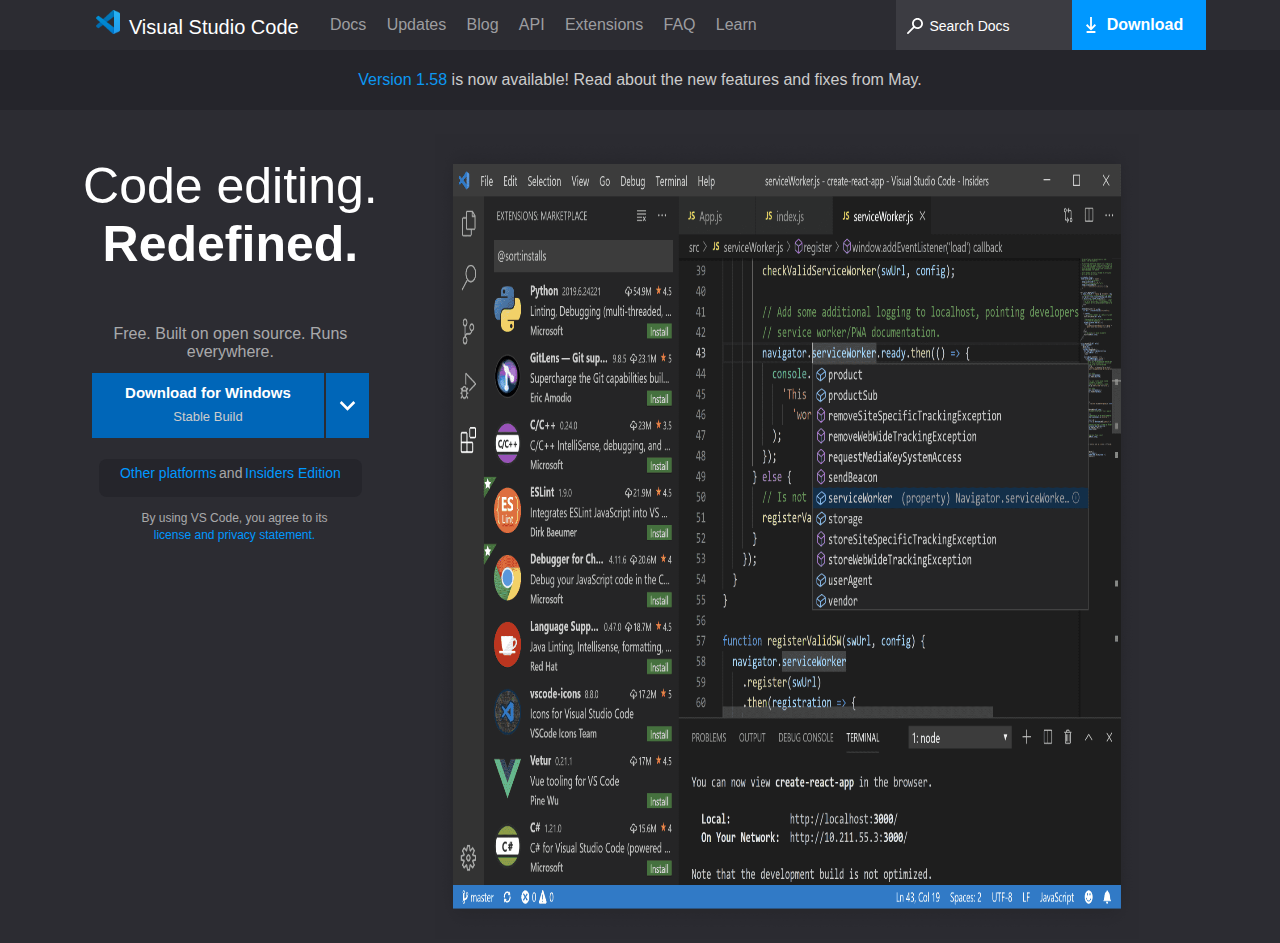
==== commit c9d475e4: "Adiciona Versão Final" ====
--- a/index.html
+++ b/index.html
@@ -44,7 +44,17 @@
                         <img class="download-icon" src="download.svg"
                             width="16px" height="16px" />
                         <p class="text-btndownload"><b>Download</b></p>
+                    </div>  
+                </div>
+
+                <div class="menu">
+                    <div class="menu-toggle">
+                        <div class="one"></div>
+                        <div class="two"></div>
+                        <div class="three"></div>
                     </div>
+
+                                    
                 </div>
 
             </div>
@@ -57,7 +67,7 @@
 
         <div class="container-version-bar">
             <div class="container-version-bar-text">
-                <p class="container-version-bar-text-color">Version 1.57</p>
+                <p class="container-version-bar-text-color">Version 1.58</p>
                 <a class="color-version-text-gray">is now available! Read about
                     the new features and fixes from
                     May.</a>
--- a/style.css
+++ b/style.css
@@ -14,6 +14,10 @@
 }
 
 /* Cabeçalho */
+
+.menu {
+  display: none;
+}
 
 .cabecalho-total {
   width: 99, 99%;
@@ -200,11 +204,12 @@
 }
 
 .container-text-label3 {
+  font-family: "Segoe UI", "Helvetica Neue", "Helvetica", Arial, sans-serif;
+
   text-align: center;
   width: 80%;
   margin-left: auto;
   margin-right: auto;
-
 
   color: #ffffff99;
 }
@@ -240,7 +245,7 @@
 }
 
 .container-text-button1-subtext {
-  margin-top: 1.5%;
+  margin-top: 4%;
   font-size: 13px;
   font-weight: 100;
   color: #ccc;
@@ -315,3 +320,123 @@
   margin-right: 3%;
 }
 /* Fim Principal */
+
+/* Div Mobile */
+@media screen and (max-width: 980px) {
+  /*COMEÇO CABEÇALHO  */
+
+  .nav-menu {
+    display: none !important;
+  }
+
+  .container-pesquisa {
+    display: none !important;
+  }
+
+  .container-download {
+    display: none !important;
+  }
+
+  .menu {
+    display: flex;
+  }
+
+  .menu-toggle {
+    width: 40px;
+    height: 30px;
+  }
+
+  .one,
+  .two,
+  .three {
+    background-color: #fff;
+    height: 3px;
+    width: 100%;
+    margin: 6px auto;
+
+    transition-duration: 0.3s;
+  }
+
+  .cabecalho-total {
+    justify-content: space-between;
+  }
+
+  .cabecalho-direita {
+    width: 10%;
+    height: 6%;
+  }
+
+  .container-version-bar-text-color {
+    padding-left: 2%;
+  }
+
+  .color-version-text-gray {
+    padding-right: 2%;
+  }
+
+  /* FIM CABEÇALHO */
+
+  /* COMEÇO VERSION BAR */
+
+  .container-version-bar {
+    align-items: center;
+    justify-content: center;
+    text-align: center;
+    display: block;
+  }
+
+  .container-version-bar-text {
+    margin-left: 10%;
+    margin-right: 10%;
+
+    display: block;
+    font-size: 12px;
+  }
+
+  /* FIM VERSION BAR */
+
+  /* COMEÇO PRINCIPAL */
+
+  .container-principal {
+    width: 100%;
+    align-items: center;
+
+    flex-direction: column;
+  }
+
+  .container-text {
+    width: 100%;
+    height: 100%;
+  }
+
+  .container-text-label1 {
+    width: 100%;
+  }
+
+  .container-text-label2 {
+    margin-top: 40%;
+  }
+
+  .container-text-button1 {
+    height: 100%;
+  }
+
+  .container-text-button1-subtext {
+    margin-top: -0.5%;
+  }
+
+  .container-text-button2 {
+    height: 100%;
+  }
+
+  .container-text-label4 {
+    margin-top: 3%;
+  }
+
+  .container-img {
+    margin-top: -6%;
+    width: 95%;
+    height: 70%;
+  }
+  /* FIM PRINCIPAL */
+}
